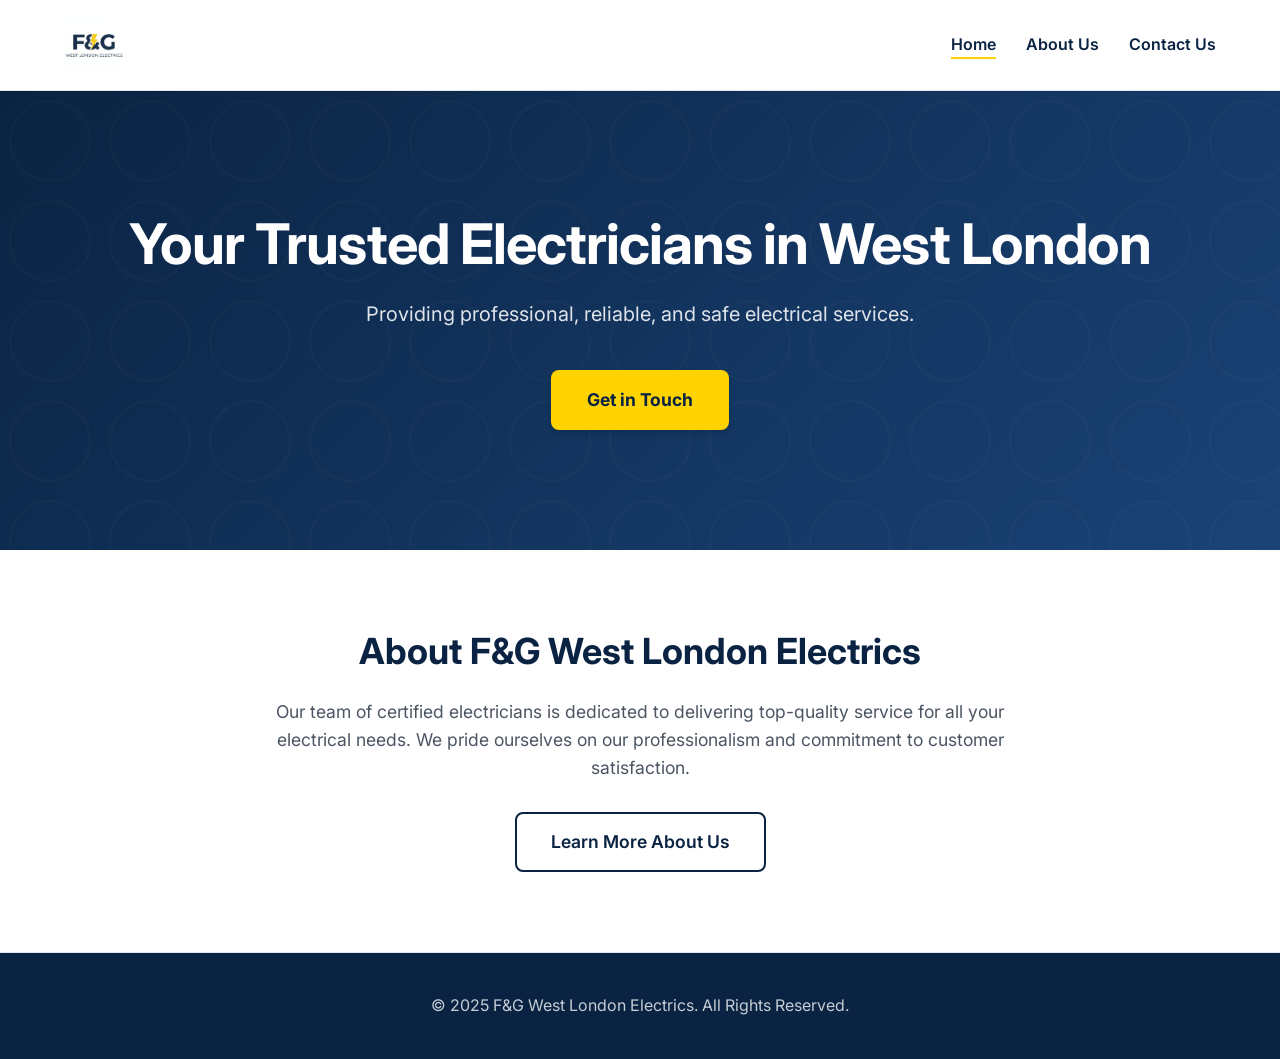
==== index.html @ 53b3a7bb "Improve design (69f9fd1ccfc28ebc1dd550c7)" ====
<!DOCTYPE html>
<html lang="en">
<head>
    <meta charset="UTF-8">
    <meta name="viewport" content="width=device-width, initial-scale=1.0">
    <title>F&G West London Electrics - Home</title>
    <link rel="stylesheet" href="style.css">
    <link rel="icon" type="image/png" href="input_file_0.png">
</head>
<body>
    <header>
        <div class="container">
            <div class="logo">
                <a href="index.html">
                    <img src="input_file_0.png" alt="F&G West London Electrics Logo">
                </a>
            </div>
            <nav>
                <ul>
                    <li><a href="index.html" class="active">Home</a></li>
                    <li><a href="about.html">About Us</a></li>
                    <li><a href="contact.html">Contact Us</a></li>
                </ul>
            </nav>
        </div>
    </header>

    <section class="hero">
        <div class="container">
            <h2>Your Trusted Electricians in West London</h2>
            <p>Providing professional, reliable, and safe electrical services.</p>
            <a href="contact.html" class="cta-button">Get in Touch</a>
        </div>
    </section>

    <section class="about-preview">
        <div class="container">
            <h3>About F&G West London Electrics</h3>
            <p>Our team of certified electricians is dedicated to delivering top-quality service for all your electrical needs. We pride ourselves on our professionalism and commitment to customer satisfaction.</p>
            <a href="about.html" class="secondary-button">Learn More About Us</a>
        </div>
    </section>

    <footer>
        <div class="container">
            <p>&copy; 2025 F&G West London Electrics. All Rights Reserved.</p>
        </div>
    </footer>
</body>
</html>
---- style.css ----
@import url('https://fonts.googleapis.com/css2?family=Inter:wght@300;400;600;700&display=swap');

/* General Body Styles */
:root {
    --primary-color: #0A2342;
    --secondary-color: #FFD300;
    --text-dark: #333333;
    --text-light: #F5F7FA;
    --bg-light: #FFFFFF;
    --bg-subtle: #F9FAFB;
    --border-color: #E5E7EB;
    --shadow-sm: 0 1px 2px 0 rgba(0, 0, 0, 0.05);
    --shadow-md: 0 4px 6px -1px rgba(0, 0, 0, 0.1), 0 2px 4px -1px rgba(0, 0, 0, 0.06);
    --shadow-lg: 0 10px 15px -3px rgba(0, 0, 0, 0.1), 0 4px 6px -2px rgba(0, 0, 0, 0.05);
    --transition-fast: 0.2s ease-in-out;
}

body {
    font-family: 'Inter', sans-serif;
    margin: 0;
    background-color: var(--bg-subtle);
    color: var(--text-dark);
    line-height: 1.6;
    -webkit-font-smoothing: antialiased;
}

.container {
    width: 90%;
    max-width: 1200px;
    margin: 0 auto;
    padding: 0 20px;
}

h1, h2, h3, h4, h5, h6 {
    color: var(--primary-color);
    margin-top: 0;
    line-height: 1.2;
}

a {
    transition: color var(--transition-fast);
}

/* Header and Navigation */
header {
    background-color: var(--bg-light);
    color: var(--primary-color);
    padding: 15px 0;
    border-bottom: 1px solid var(--border-color);
    position: sticky;
    top: 0;
    z-index: 1000;
    box-shadow: var(--shadow-sm);
}

header .container {
    display: flex;
    justify-content: space-between;
    align-items: center;
}

.logo a {
    display: flex;
    align-items: center;
    text-decoration: none;
}

.logo img {
    height: 60px;
    width: auto;
    transition: transform var(--transition-fast);
}

.logo img:hover {
    transform: scale(1.05);
}

nav ul {
    list-style: none;
    margin: 0;
    padding: 0;
    display: flex;
    gap: 30px;
}

nav a {
    color: var(--primary-color);
    text-decoration: none;
    font-weight: 600;
    font-size: 1rem;
    position: relative;
    padding-bottom: 5px;
}

nav a::after {
    content: '';
    position: absolute;
    width: 0;
    height: 2px;
    bottom: 0;
    left: 0;
    background-color: var(--secondary-color);
    transition: width var(--transition-fast);
}

nav a.active::after, nav a:hover::after {
    width: 100%;
}

nav a.active, nav a:hover {
    color: var(--primary-color);
}

/* Hero Section */
.hero {
    background: linear-gradient(135deg, #0A2342 0%, #1a4377 100%);
    color: var(--text-light);
    text-align: center;
    padding: 120px 0;
    position: relative;
    overflow: hidden;
}

.hero::after {
    content: '';
    position: absolute;
    top: 0;
    left: 0;
    right: 0;
    bottom: 0;
    background: url('data:image/svg+xml;utf8,<svg width="100" height="100" viewBox="0 0 100 100" xmlns="http://www.w3.org/2000/svg"><circle cx="50" cy="50" r="40" stroke="rgba(255,255,255,0.05)" stroke-width="2" fill="none"/></svg>') repeat;
    opacity: 0.4;
    z-index: 1;
}

.hero .container {
    position: relative;
    z-index: 2;
}

.hero h2 {
    font-size: 3.5rem;
    margin-bottom: 20px;
    color: var(--bg-light);
    font-weight: 700;
    letter-spacing: -1px;
}

.hero p {
    font-size: 1.25rem;
    max-width: 600px;
    margin: 0 auto 40px;
    opacity: 0.9;
}

.cta-button {
    background-color: var(--secondary-color);
    color: var(--primary-color);
    padding: 16px 36px;
    text-decoration: none;
    font-weight: 700;
    font-size: 1.1rem;
    border-radius: 8px;
    display: inline-block;
    border: none;
    cursor: pointer;
    box-shadow: var(--shadow-md);
    transition: transform var(--transition-fast), box-shadow var(--transition-fast);
}

.cta-button:hover {
    transform: translateY(-2px);
    box-shadow: var(--shadow-lg);
    background-color: #ffd81a;
}

/* Sections General */
section {
    padding: 80px 0;
}

/* About Preview Section */
.about-preview {
    background-color: var(--bg-light);
    text-align: center;
    border-bottom: 1px solid var(--border-color);
}

.about-preview h3 {
    font-size: 2.25rem;
    margin-bottom: 24px;
}

.about-preview p {
    font-size: 1.1rem;
    max-width: 800px;
    margin: 0 auto 30px;
    color: #4B5563;
}

.about-preview a {
    color: var(--primary-color);
    font-weight: 600;
    text-decoration: none;
    display: inline-flex;
    align-items: center;
    gap: 8px;
}

.about-preview a:hover {
    color: var(--secondary-color);
}

/* Main Content Section */
.main-content {
    background-color: var(--bg-light);
    border-radius: 12px;
    box-shadow: var(--shadow-sm);
    margin: 40px auto;
    padding: 60px 40px;
}

.main-content h2 {
    font-size: 2.25rem;
    margin-bottom: 24px;
    position: relative;
    padding-bottom: 12px;
}

.main-content h2::after {
    content: '';
    position: absolute;
    bottom: 0;
    left: 0;
    width: 60px;
    height: 4px;
    background-color: var(--secondary-color);
    border-radius: 2px;
}

.main-content p {
    font-size: 1.1rem;
    color: #4B5563;
    margin-bottom: 30px;
}

/* Team Members */
.team-members {
    display: grid;
    grid-template-columns: repeat(auto-fit, minmax(250px, 1fr));
    gap: 30px;
    margin-top: 50px;
}

.team-member {
    background-color: var(--bg-subtle);
    padding: 40px 20px;
    border-radius: 12px;
    text-align: center;
    box-shadow: var(--shadow-sm);
    transition: transform var(--transition-fast);
    border: 1px solid var(--border-color);
}

.team-member:hover {
    transform: translateY(-5px);
    box-shadow: var(--shadow-md);
}

.team-member h3 {
    margin: 0 0 10px 0;
    font-size: 1.25rem;
}

.team-member p {
    color: #6B7280;
    font-weight: 500;
    margin: 0;
    font-size: 1rem;
}

/* Contact Page Layout */
.contact-layout {
    display: grid;
    grid-template-columns: 3fr 2fr;
    gap: 50px;
    margin-top: 40px;
}

/* Contact Form */
#contact-form {
    background-color: var(--bg-light);
    padding: 40px;
    border-radius: 12px;
    box-shadow: var(--shadow-md);
    border: 1px solid var(--border-color);
}

#contact-form label {
    display: block;
    margin-bottom: 8px;
    font-weight: 600;
    color: var(--primary-color);
}

#contact-form input,
#contact-form textarea {
    width: 100%;
    padding: 12px 16px;
    margin-bottom: 24px;
    border: 1px solid #D1D5DB;
    border-radius: 8px;
    box-sizing: border-box;
    font-family: inherit;
    font-size: 1rem;
    transition: border-color var(--transition-fast), box-shadow var(--transition-fast);
}

#contact-form input:focus,
#contact-form textarea:focus {
    outline: none;
    border-color: var(--primary-color);
    box-shadow: 0 0 0 3px rgba(10, 35, 66, 0.1);
}

#contact-form .cta-button {
    width: 100%;
    margin-top: 10px;
}

.contact-info {
    background-color: var(--bg-subtle);
    padding: 40px;
    border-radius: 12px;
    border: 1px solid var(--border-color);
    height: fit-content;
}

.contact-info h3 {
    margin-top: 0;
    margin-bottom: 20px;
    font-size: 1.5rem;
}

.contact-info p {
    margin-bottom: 15px;
    display: flex;
    flex-direction: column;
}

.contact-info strong {
    color: var(--primary-color);
    margin-bottom: 4px;
}

/* Footer */
footer {
    background-color: var(--primary-color);
    color: var(--text-light);
    text-align: center;
    padding: 40px 0;
    margin-top: auto;
}

footer p {
    margin: 0;
    opacity: 0.8;
}

/* Responsive Design */
@media (max-width: 768px) {
    header .container {
        flex-direction: column;
        gap: 20px;
    }

    nav ul {
        flex-wrap: wrap;
        justify-content: center;
        gap: 15px;
    }

    .hero h2 {
        font-size: 2.5rem;
    }

    .contact-layout {
        grid-template-columns: 1fr;
    }
    
    .main-content {
        padding: 40px 20px;
        margin: 20px auto;
    }
}

.secondary-button {
    background-color: transparent;
    color: var(--primary-color);
    padding: 14px 34px;
    text-decoration: none;
    font-weight: 700;
    font-size: 1.1rem;
    border-radius: 8px;
    display: inline-block;
    border: 2px solid var(--primary-color);
    cursor: pointer;
    transition: all var(--transition-fast);
}

.secondary-button:hover {
    background-color: var(--primary-color);
    color: var(--bg-light);
    transform: translateY(-2px);
    box-shadow: var(--shadow-md);
}
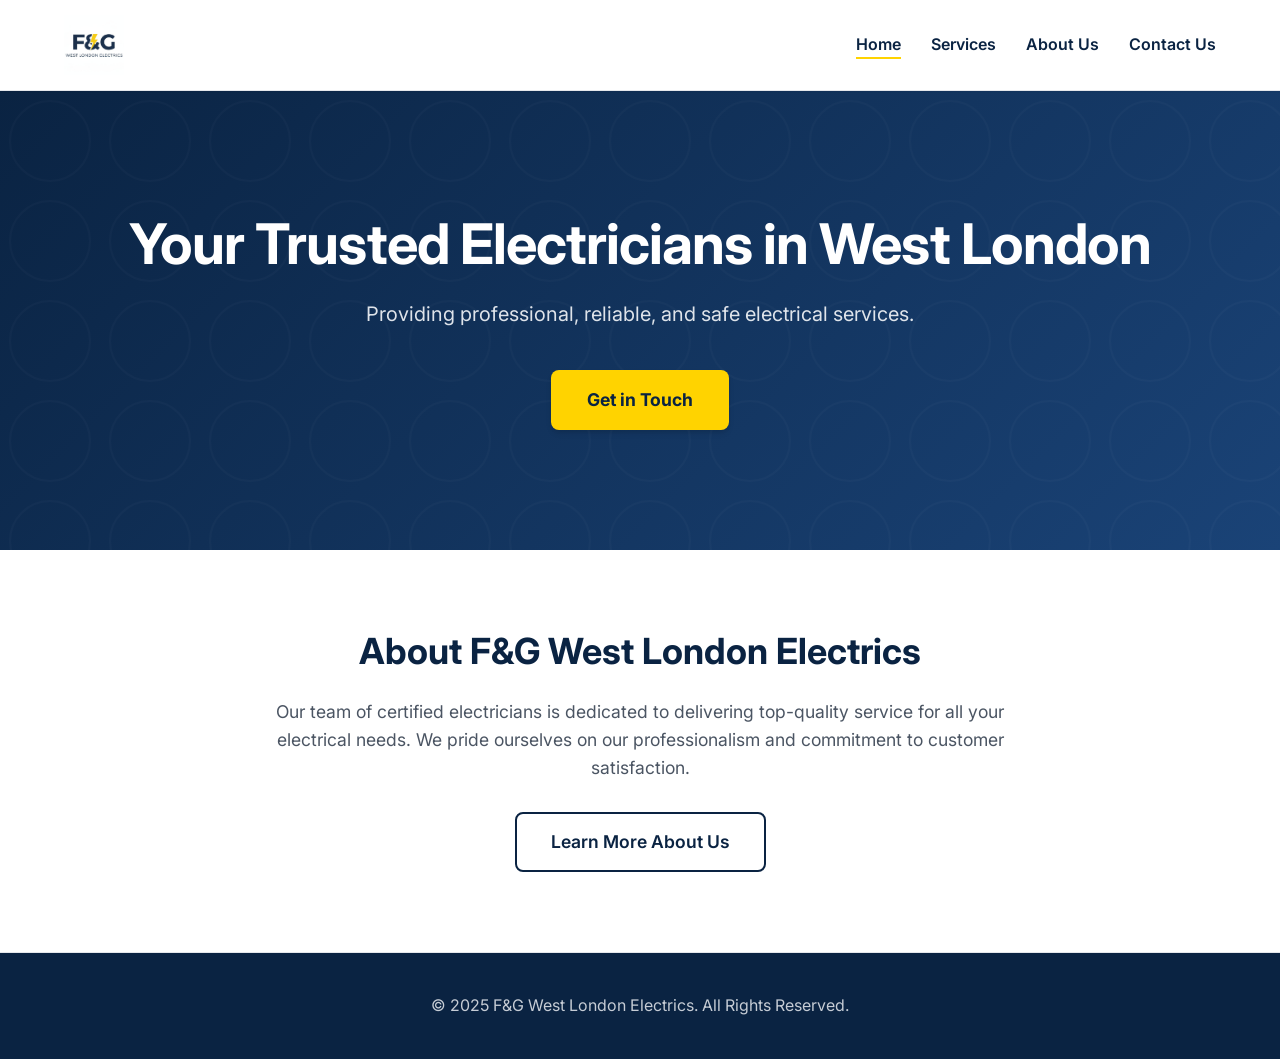
==== commit 7b866c7e: "Add services page and make contact form functional without a domain (69f9fecceeb93fd1a7cfb071)" ====
--- a/index.html
+++ b/index.html
@@ -18,6 +18,7 @@
             <nav>
                 <ul>
                     <li><a href="index.html" class="active">Home</a></li>
+                    <li><a href="services.html">Services</a></li>
                     <li><a href="about.html">About Us</a></li>
                     <li><a href="contact.html">Contact Us</a></li>
                 </ul>
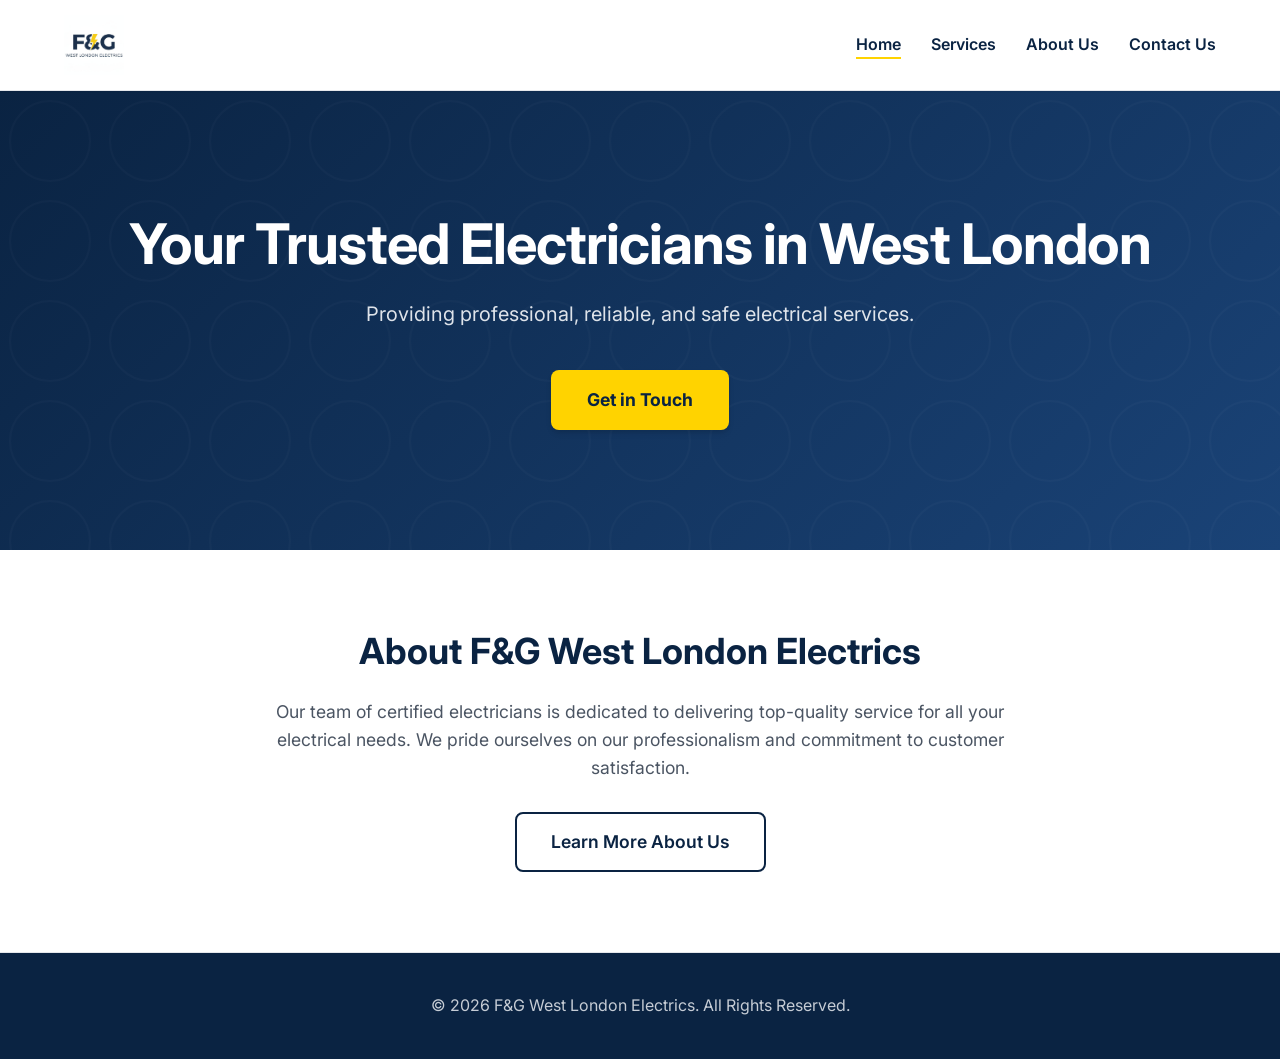
==== commit d974a39c: "Update footer copyright year to 2026" ====
--- a/index.html
+++ b/index.html
@@ -44,7 +44,7 @@
 
     <footer>
         <div class="container">
-            <p>&copy; 2025 F&G West London Electrics. All Rights Reserved.</p>
+            <p>&copy; 2026 F&G West London Electrics. All Rights Reserved.</p>
         </div>
     </footer>
 </body>
